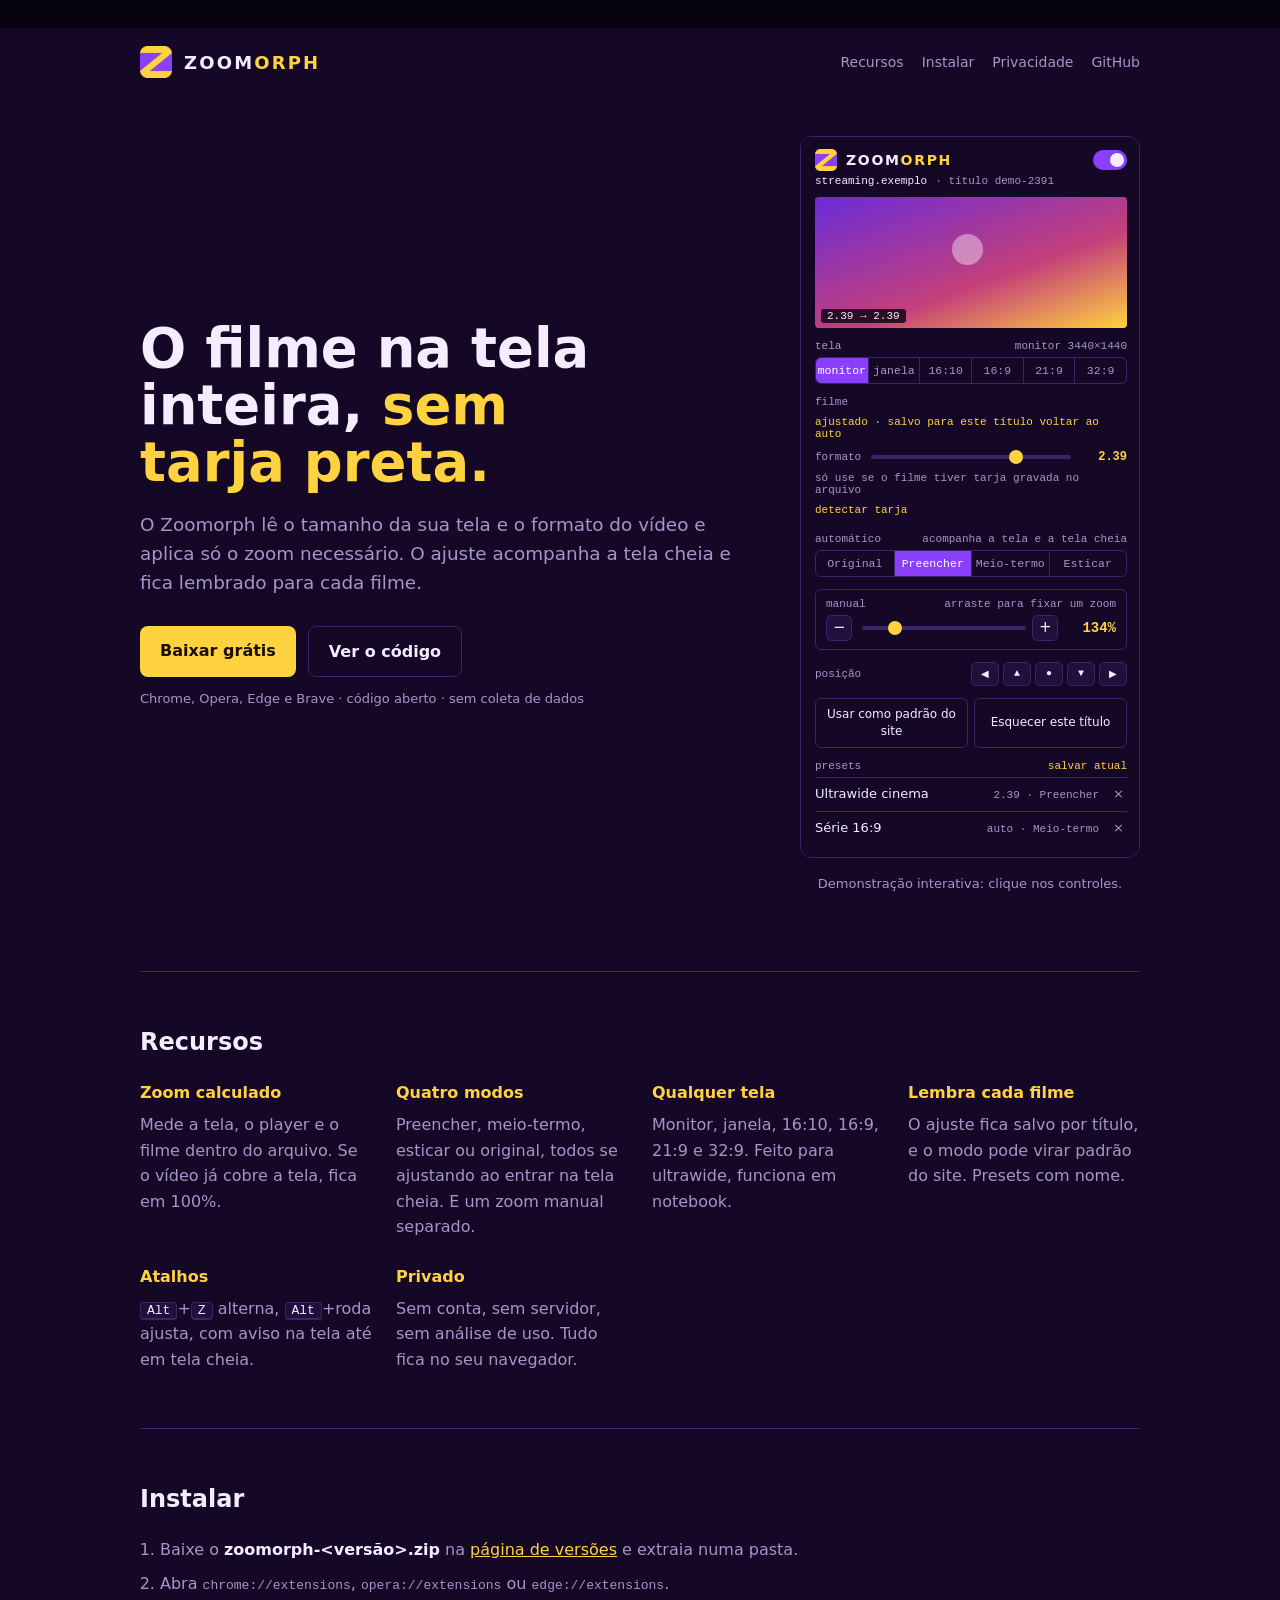
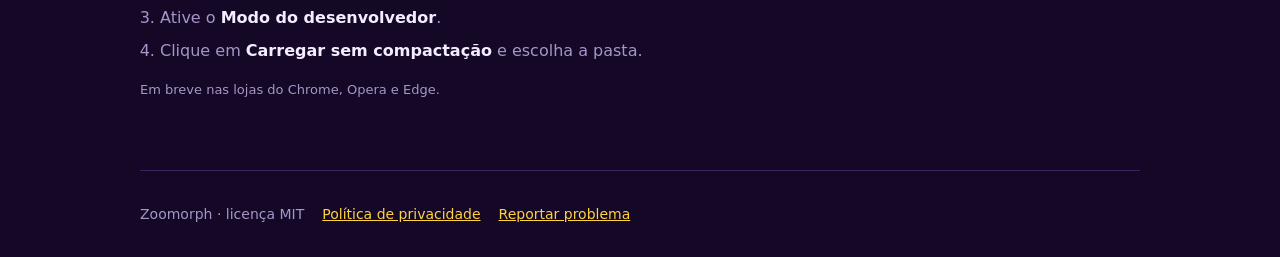
==== index.html @ 9e0173c5 "Zoomorph 2.2.0: primeira versão pública Extensão (Manifest V3) que ajusta o zoom de filmes em stream" ====
<!doctype html>
<html lang="pt-BR">
<head>
<meta charset="utf-8">
<meta name="viewport" content="width=device-width, initial-scale=1">
<title>Zoomorph — tire a tarja preta dos filmes em streaming</title>
<meta name="description" content="Extensão gratuita para Chrome, Opera e Edge que ajusta o zoom de filmes em streaming à sua tela, sem tarja preta.">
<meta property="og:title" content="Zoomorph">
<meta property="og:description" content="Qualquer filme. Qualquer tela. Qualquer streaming.">
<meta property="og:image" content="docs/images/banner.png">
<link rel="icon" href="icons/icon32.png">
<style>
  :root {
    --night: #140826; --deck: #21103d; --edge: #3a2366; --text: #f3edff;
    --dim: #a596c7; --violet: #8a3ffc; --sun: #ffd23f;
    color-scheme: dark;
  }
  * { box-sizing: border-box; }
  body { margin: 0; background: var(--night); color: var(--text); font: 16px/1.6 system-ui, "Segoe UI", sans-serif; }
  a { color: var(--sun); }
  .wrap { max-width: 1040px; margin: 0 auto; padding-inline: 20px; }
  .bar { height: 28px; background: #07020f; }
  header { display: flex; align-items: center; gap: 12px; padding-block: 18px; }
  header b { font: 900 18px system-ui, sans-serif; letter-spacing: .12em; }
  header b span, h1 span { color: var(--sun); }
  header nav { margin-left: auto; display: flex; gap: 18px; font-size: 14px; }
  header nav a { color: var(--dim); text-decoration: none; }
  .hero { display: grid; grid-template-columns: 1fr 340px; gap: 48px; align-items: center; padding-block: 40px 64px; }
  h1 { font: 900 clamp(2.2rem, 5vw, 3.4rem)/1.05 system-ui, sans-serif; margin: 0 0 18px; text-wrap: balance; }
  .lead { color: var(--dim); font-size: 1.15rem; max-width: 52ch; margin: 0 0 28px; }
  .cta { display: flex; gap: 12px; flex-wrap: wrap; }
  .btn { display: inline-block; padding: 12px 20px; border-radius: 8px; font-weight: 700; text-decoration: none; }
  .btn.main { background: var(--sun); color: #1a0d00; }
  .btn.alt { border: 1px solid var(--edge); color: var(--text); }
  .note { color: var(--dim); font-size: 13px; margin-top: 12px; }
  iframe { width: 340px; height: 722px; max-width: 100%; border: 1px solid var(--edge); border-radius: 12px; background: var(--night); }
  .demo-cap { color: var(--dim); font-size: 13px; text-align: center; margin-top: 8px; }
  section { padding-block: 56px; border-top: 1px solid var(--edge); }
  h2 { font: 800 1.5rem system-ui, sans-serif; margin: 0 0 24px; }
  .grid { display: grid; grid-template-columns: repeat(auto-fit, minmax(230px, 1fr)); gap: 24px; }
  .grid h3 { margin: 0 0 6px; font-size: 1rem; color: var(--sun); }
  .grid p { margin: 0; color: var(--dim); }
  ol { padding-left: 20px; display: grid; gap: 8px; color: var(--dim); }
  ol b { color: var(--text); }
  code, kbd { font: 13px ui-monospace, Consolas, monospace; }
  kbd { border: 1px solid var(--edge); border-bottom-width: 2px; border-radius: 4px; padding: 0 6px; background: var(--deck); color: var(--text); }
  footer { padding-block: 32px; border-top: 1px solid var(--edge); color: var(--dim); font-size: 14px; display: flex; gap: 18px; flex-wrap: wrap; }
  @media (max-width: 820px) { .hero { grid-template-columns: 1fr; } header nav { display: none; } }
</style>
</head>
<body>
<div class="bar"></div>
<div class="wrap">
  <header>
    <img src="icons/icon48.png" width="32" height="32" alt="">
    <b>ZOOM<span>ORPH</span></b>
    <nav><a href="#recursos">Recursos</a><a href="#instalar">Instalar</a><a href="privacy.html">Privacidade</a><a href="https://github.com/Pedroooxx/zoomorph">GitHub</a></nav>
  </header>

  <div class="hero">
    <div>
      <h1>O filme na tela inteira, <span>sem tarja preta.</span></h1>
      <p class="lead">O Zoomorph lê o tamanho da sua tela e o formato do vídeo e aplica só o zoom necessário. O ajuste acompanha a tela cheia e fica lembrado para cada filme.</p>
      <div class="cta">
        <a class="btn main" href="https://github.com/Pedroooxx/zoomorph/releases/latest">Baixar grátis</a>
        <a class="btn alt" href="https://github.com/Pedroooxx/zoomorph">Ver o código</a>
      </div>
      <p class="note">Chrome, Opera, Edge e Brave · código aberto · sem coleta de dados</p>
    </div>
    <div>
      <iframe src="demo/popup.html" title="Demonstração interativa do popup"></iframe>
      <p class="demo-cap">Demonstração interativa: clique nos controles.</p>
    </div>
  </div>

  <section id="recursos">
    <h2>Recursos</h2>
    <div class="grid">
      <div><h3>Zoom calculado</h3><p>Mede a tela, o player e o filme dentro do arquivo. Se o vídeo já cobre a tela, fica em 100%.</p></div>
      <div><h3>Quatro modos</h3><p>Preencher, meio-termo, esticar ou original, todos se ajustando ao entrar na tela cheia. E um zoom manual separado.</p></div>
      <div><h3>Qualquer tela</h3><p>Monitor, janela, 16:10, 16:9, 21:9 e 32:9. Feito para ultrawide, funciona em notebook.</p></div>
      <div><h3>Lembra cada filme</h3><p>O ajuste fica salvo por título, e o modo pode virar padrão do site. Presets com nome.</p></div>
      <div><h3>Atalhos</h3><p><kbd>Alt</kbd>+<kbd>Z</kbd> alterna, <kbd>Alt</kbd>+roda ajusta, com aviso na tela até em tela cheia.</p></div>
      <div><h3>Privado</h3><p>Sem conta, sem servidor, sem análise de uso. Tudo fica no seu navegador.</p></div>
    </div>
  </section>

  <section id="instalar">
    <h2>Instalar</h2>
    <ol>
      <li>Baixe o <b>zoomorph-&lt;versão&gt;.zip</b> na <a href="https://github.com/Pedroooxx/zoomorph/releases/latest">página de versões</a> e extraia numa pasta.</li>
      <li>Abra <code>chrome://extensions</code>, <code>opera://extensions</code> ou <code>edge://extensions</code>.</li>
      <li>Ative o <b>Modo do desenvolvedor</b>.</li>
      <li>Clique em <b>Carregar sem compactação</b> e escolha a pasta.</li>
    </ol>
    <p class="note">Em breve nas lojas do Chrome, Opera e Edge.</p>
  </section>

  <footer>
    <span>Zoomorph · licença MIT</span>
    <a href="privacy.html">Política de privacidade</a>
    <a href="https://github.com/Pedroooxx/zoomorph/issues">Reportar problema</a>
  </footer>
</div>
</body>
</html>
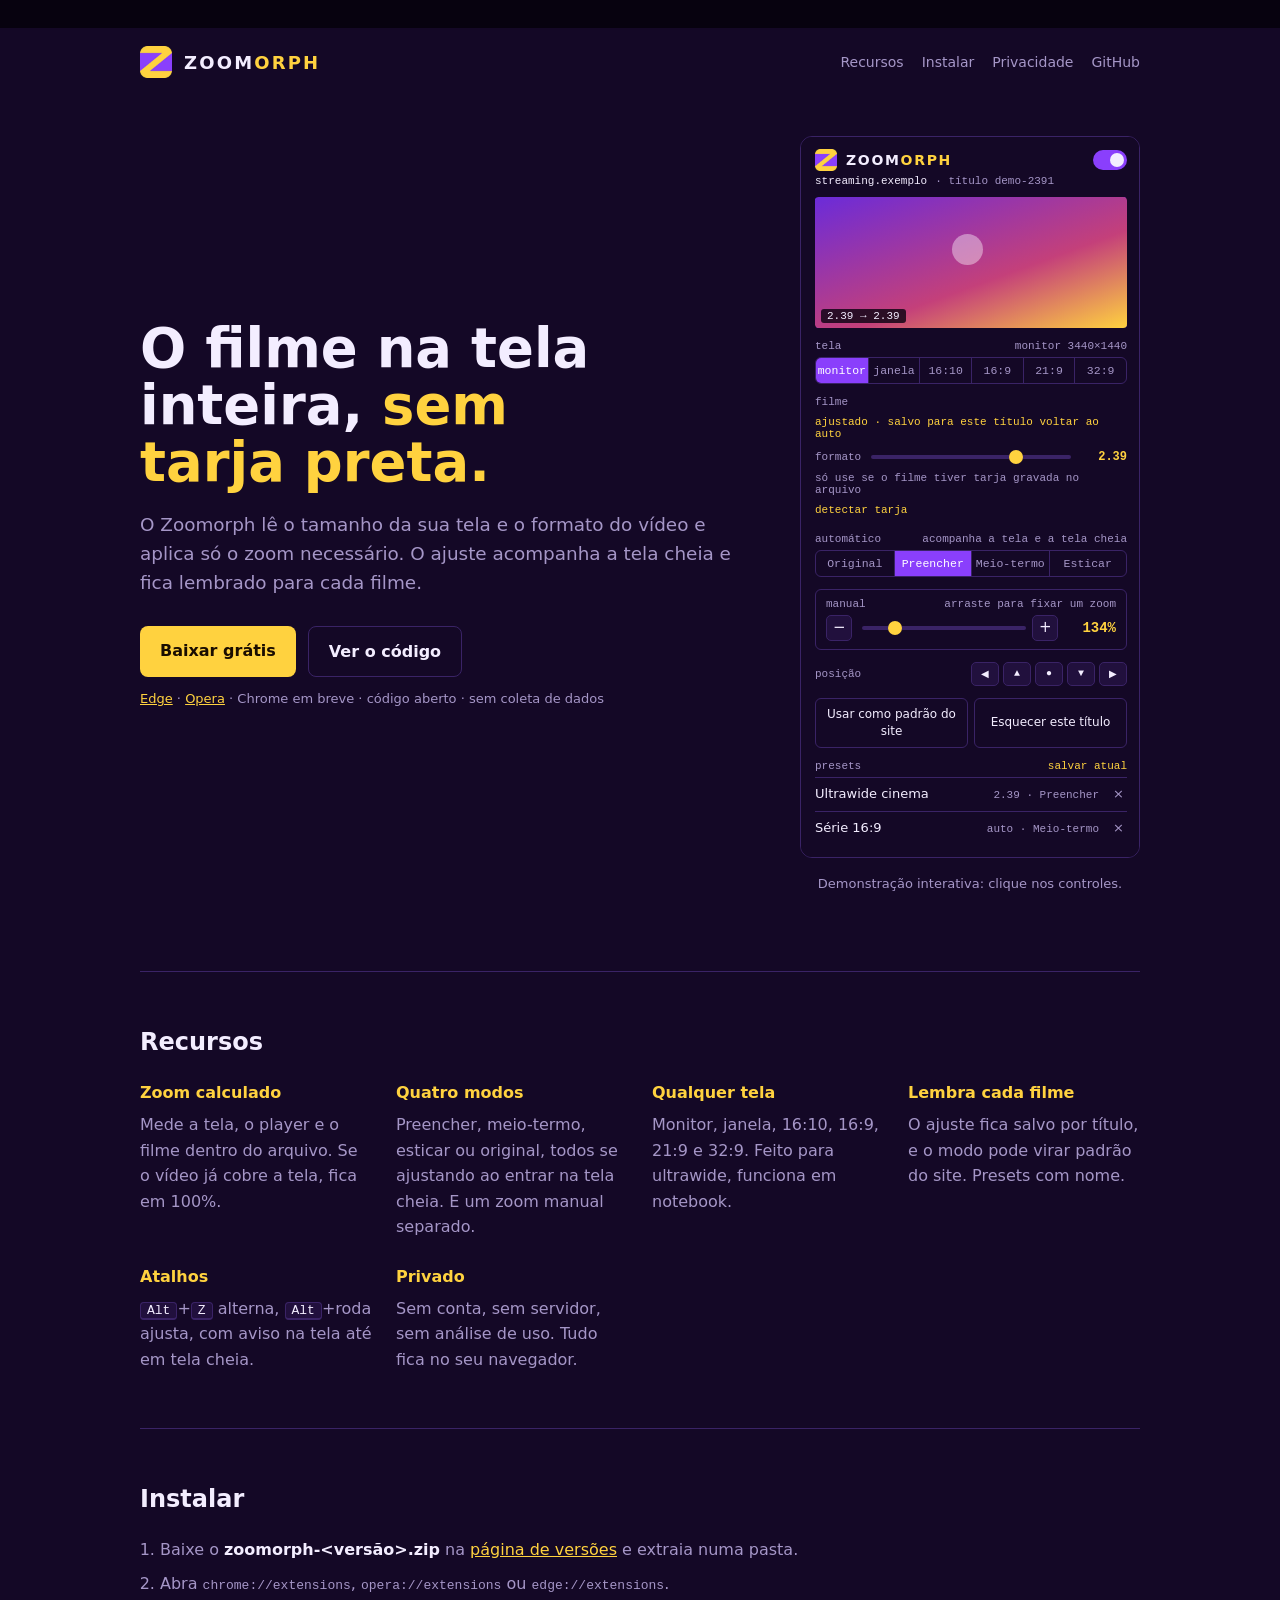
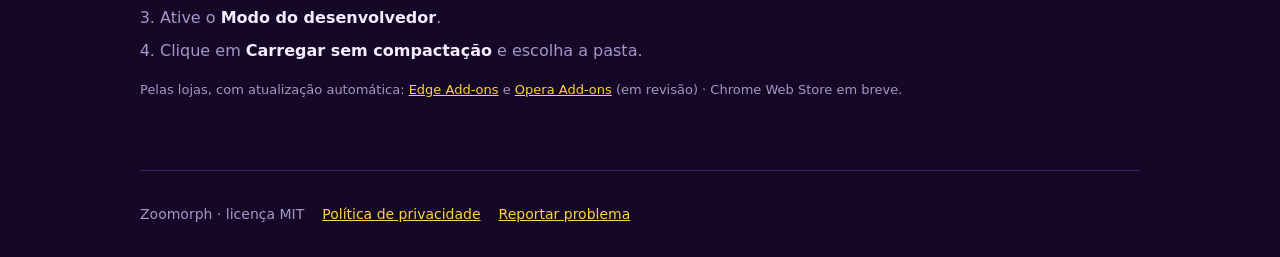
==== commit 504fd80f: "Links das lojas (Edge e Opera em revisão, Chrome em breve) no README, site e popup Co-Authored-By: C" ====
--- a/index.html
+++ b/index.html
@@ -7,7 +7,8 @@
 <meta name="description" content="Extensão gratuita para Chrome, Opera e Edge que ajusta o zoom de filmes em streaming à sua tela, sem tarja preta.">
 <meta property="og:title" content="Zoomorph">
 <meta property="og:description" content="Qualquer filme. Qualquer tela. Qualquer streaming.">
-<meta property="og:image" content="docs/images/banner.png">
+<meta property="og:image" content="https://pedroooxx.github.io/zoomorph/docs/images/social-preview.png">
+<meta name="twitter:card" content="summary_large_image">
 <link rel="icon" href="icons/icon32.png">
 <style>
   :root {
@@ -65,7 +66,7 @@
         <a class="btn main" href="https://github.com/Pedroooxx/zoomorph/releases/latest">Baixar grátis</a>
         <a class="btn alt" href="https://github.com/Pedroooxx/zoomorph">Ver o código</a>
       </div>
-      <p class="note">Chrome, Opera, Edge e Brave · código aberto · sem coleta de dados</p>
+      <p class="note"><a href="https://microsoftedge.microsoft.com/addons/detail/npkglikcgcbfnelmiimhjcmnmmabjlka">Edge</a> · <a href="https://addons.opera.com/extensions/details/zoomorph/">Opera</a> · Chrome em breve · código aberto · sem coleta de dados</p>
     </div>
     <div>
       <iframe src="demo/popup.html" title="Demonstração interativa do popup"></iframe>
@@ -93,7 +94,7 @@
       <li>Ative o <b>Modo do desenvolvedor</b>.</li>
       <li>Clique em <b>Carregar sem compactação</b> e escolha a pasta.</li>
     </ol>
-    <p class="note">Em breve nas lojas do Chrome, Opera e Edge.</p>
+    <p class="note">Pelas lojas, com atualização automática: <a href="https://microsoftedge.microsoft.com/addons/detail/npkglikcgcbfnelmiimhjcmnmmabjlka">Edge Add-ons</a> e <a href="https://addons.opera.com/extensions/details/zoomorph/">Opera Add-ons</a> (em revisão) · Chrome Web Store em breve.</p>
   </section>
 
   <footer>
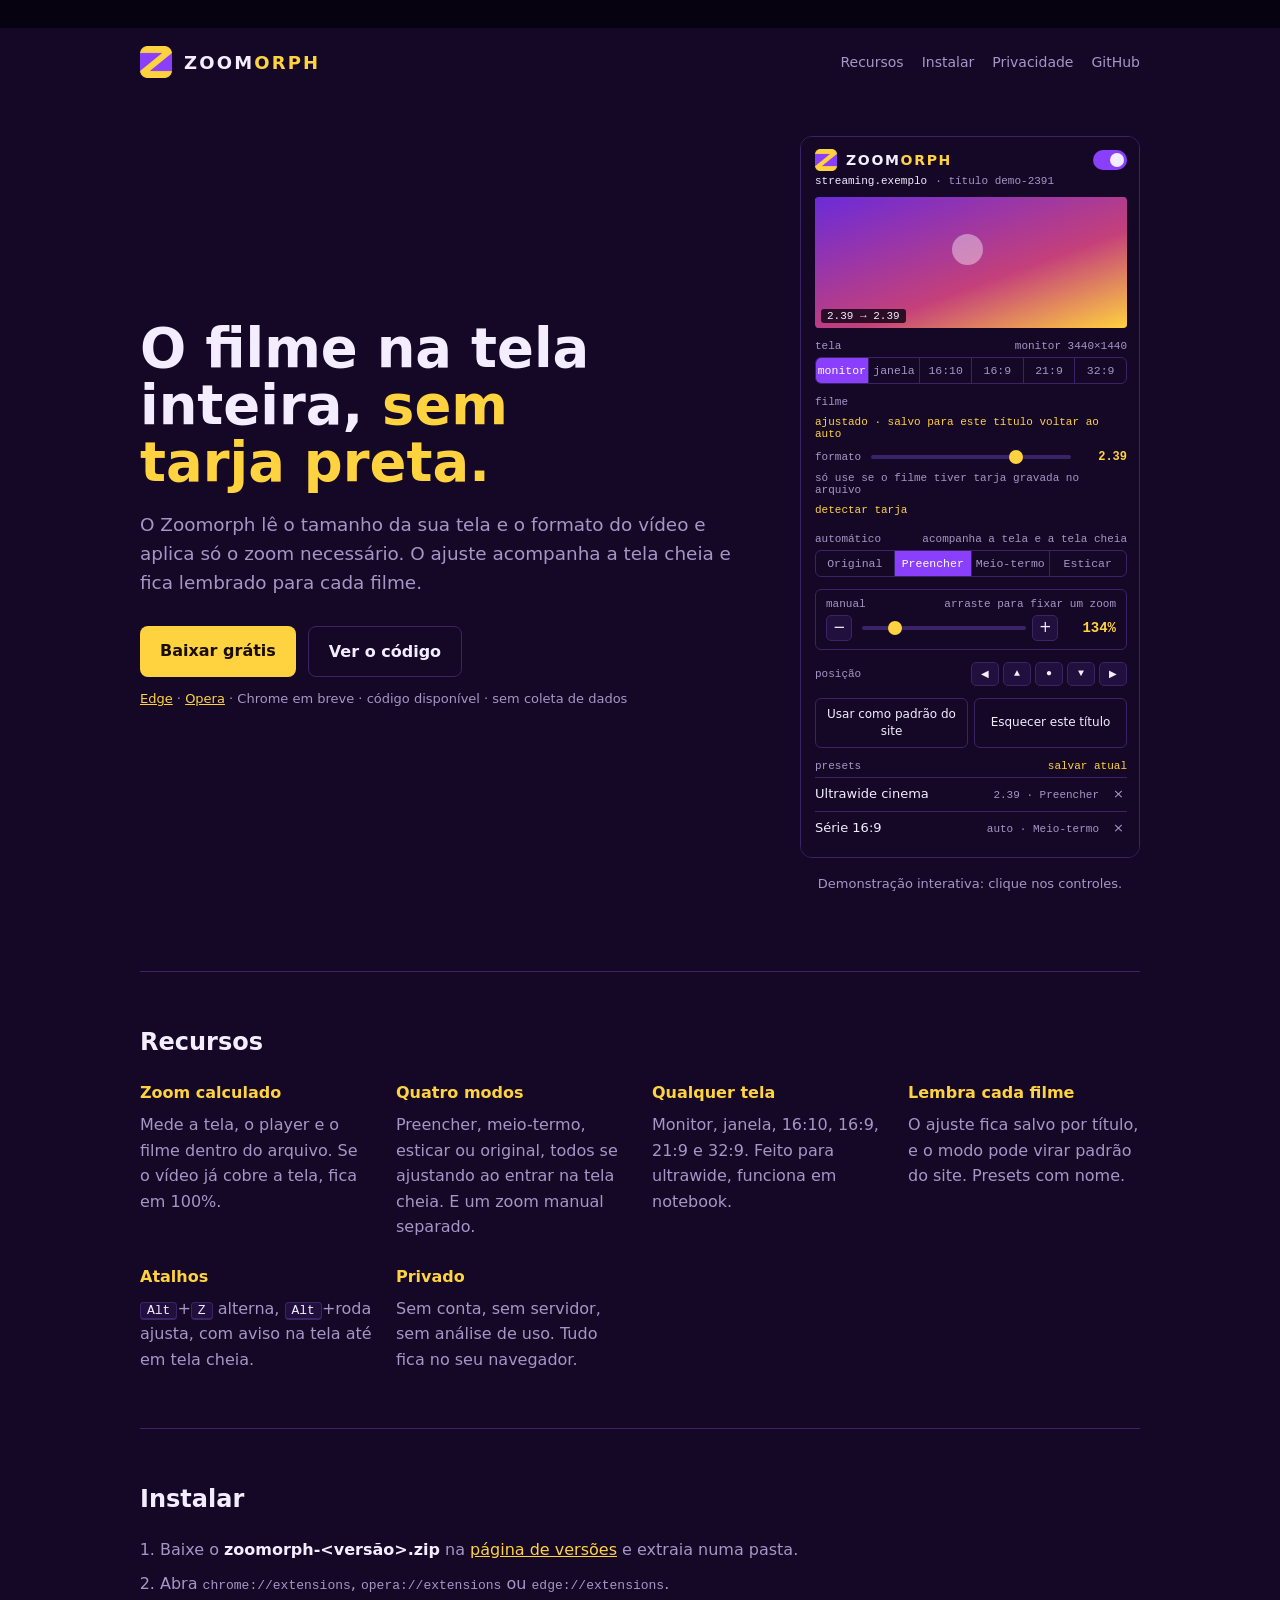
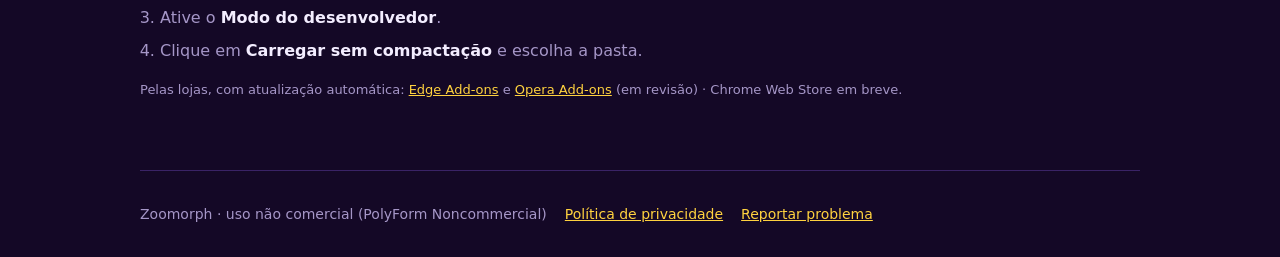
==== commit df0d0fc8: "Relicense under PolyForm Noncommercial 1.0.0 - LICENSE: PolyForm Noncommercial 1.0.0 with copyright " ====
--- a/index.html
+++ b/index.html
@@ -66,7 +66,7 @@
         <a class="btn main" href="https://github.com/Pedroooxx/zoomorph/releases/latest">Baixar grátis</a>
         <a class="btn alt" href="https://github.com/Pedroooxx/zoomorph">Ver o código</a>
       </div>
-      <p class="note"><a href="https://microsoftedge.microsoft.com/addons/detail/npkglikcgcbfnelmiimhjcmnmmabjlka">Edge</a> · <a href="https://addons.opera.com/extensions/details/zoomorph/">Opera</a> · Chrome em breve · código aberto · sem coleta de dados</p>
+      <p class="note"><a href="https://microsoftedge.microsoft.com/addons/detail/npkglikcgcbfnelmiimhjcmnmmabjlka">Edge</a> · <a href="https://addons.opera.com/extensions/details/zoomorph/">Opera</a> · Chrome em breve · código disponível · sem coleta de dados</p>
     </div>
     <div>
       <iframe src="demo/popup.html" title="Demonstração interativa do popup"></iframe>
@@ -98,7 +98,7 @@
   </section>
 
   <footer>
-    <span>Zoomorph · licença MIT</span>
+    <span>Zoomorph · uso não comercial (PolyForm Noncommercial)</span>
     <a href="privacy.html">Política de privacidade</a>
     <a href="https://github.com/Pedroooxx/zoomorph/issues">Reportar problema</a>
   </footer>
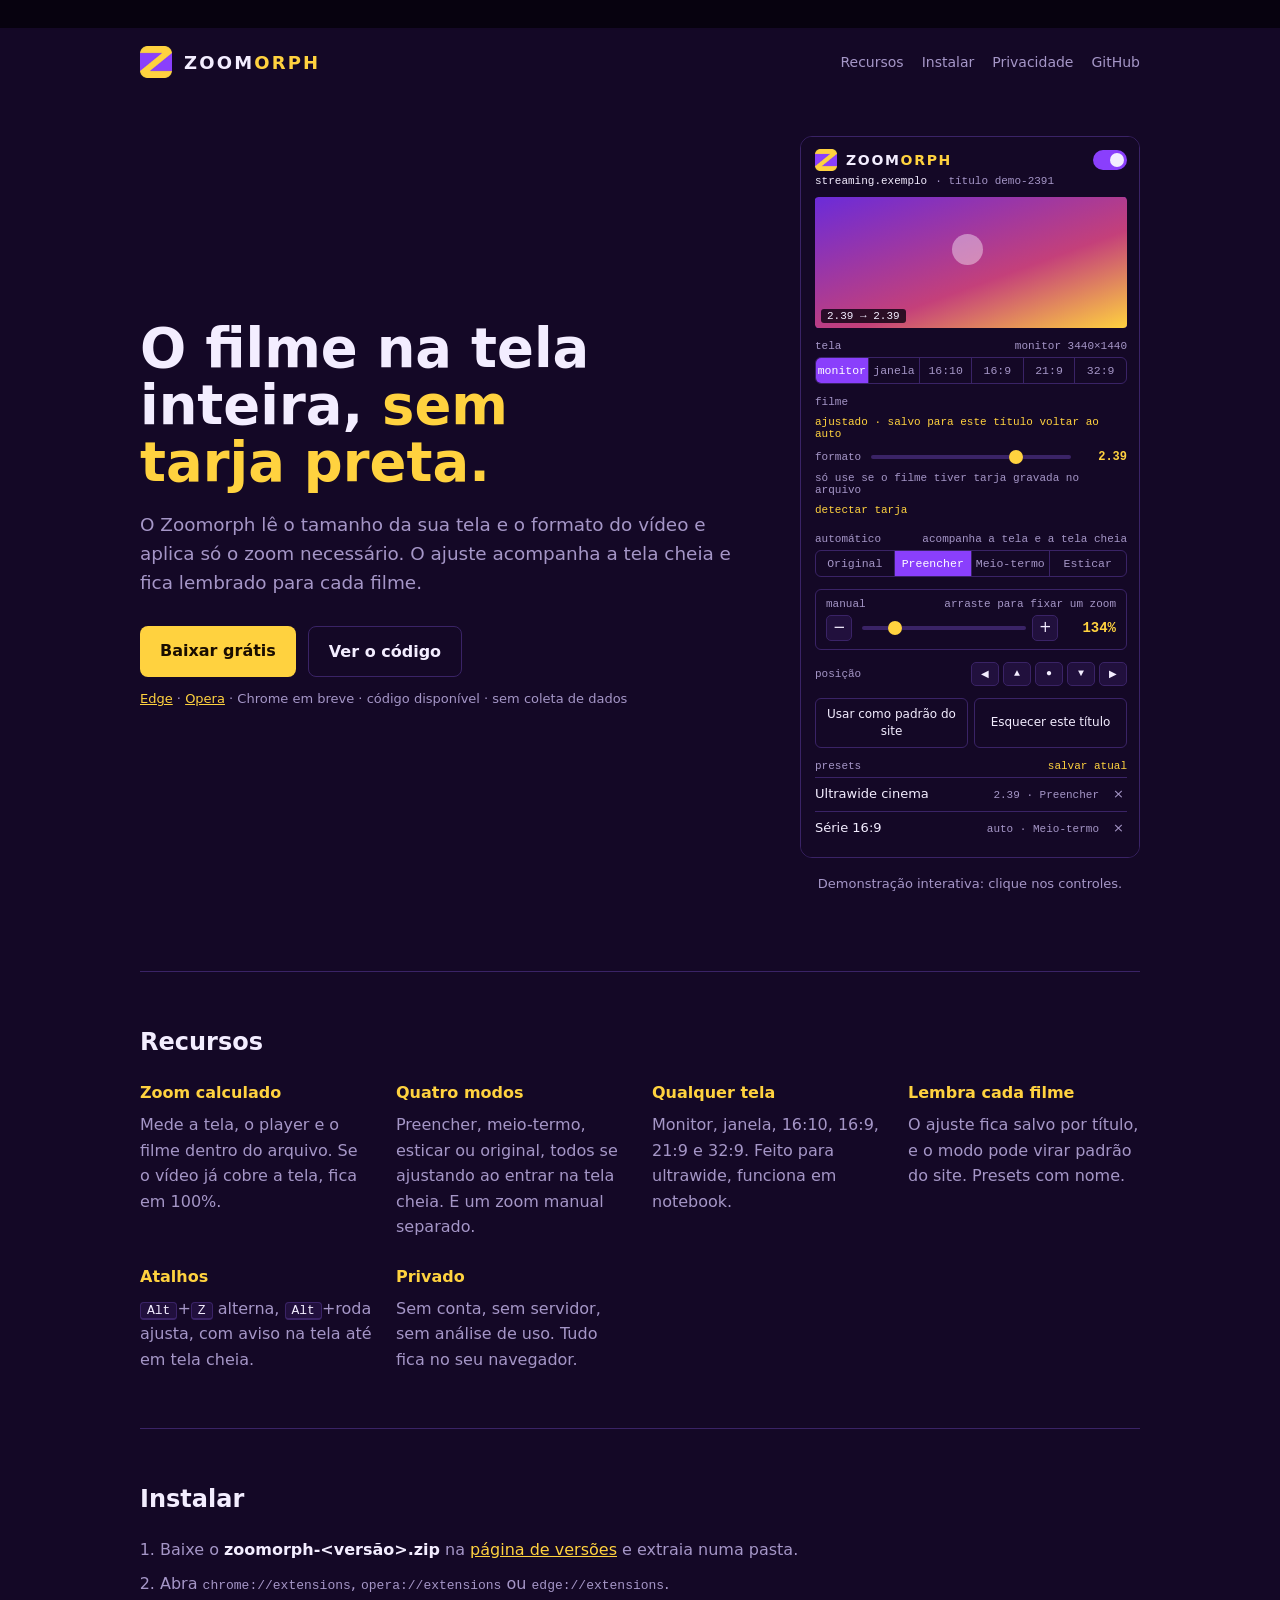
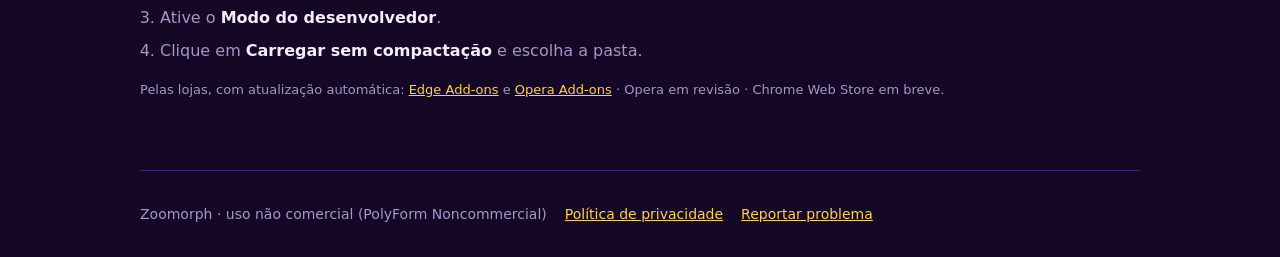
==== commit 2f30c085: "Edge Add-ons listing is live: update badges, install tables, site and rating link Co-Authored-By: Cl" ====
--- a/index.html
+++ b/index.html
@@ -66,7 +66,7 @@
         <a class="btn main" href="https://github.com/Pedroooxx/zoomorph/releases/latest">Baixar grátis</a>
         <a class="btn alt" href="https://github.com/Pedroooxx/zoomorph">Ver o código</a>
       </div>
-      <p class="note"><a href="https://microsoftedge.microsoft.com/addons/detail/npkglikcgcbfnelmiimhjcmnmmabjlka">Edge</a> · <a href="https://addons.opera.com/extensions/details/zoomorph/">Opera</a> · Chrome em breve · código disponível · sem coleta de dados</p>
+      <p class="note"><a href="https://microsoftedge.microsoft.com/addons/detail/zoomorph/npkglikcgcbfnelmiimhjcmnmmabjlka">Edge</a> · <a href="https://addons.opera.com/extensions/details/zoomorph/">Opera</a> · Chrome em breve · código disponível · sem coleta de dados</p>
     </div>
     <div>
       <iframe src="demo/popup.html" title="Demonstração interativa do popup"></iframe>
@@ -94,7 +94,7 @@
       <li>Ative o <b>Modo do desenvolvedor</b>.</li>
       <li>Clique em <b>Carregar sem compactação</b> e escolha a pasta.</li>
     </ol>
-    <p class="note">Pelas lojas, com atualização automática: <a href="https://microsoftedge.microsoft.com/addons/detail/npkglikcgcbfnelmiimhjcmnmmabjlka">Edge Add-ons</a> e <a href="https://addons.opera.com/extensions/details/zoomorph/">Opera Add-ons</a> (em revisão) · Chrome Web Store em breve.</p>
+    <p class="note">Pelas lojas, com atualização automática: <a href="https://microsoftedge.microsoft.com/addons/detail/zoomorph/npkglikcgcbfnelmiimhjcmnmmabjlka">Edge Add-ons</a> e <a href="https://addons.opera.com/extensions/details/zoomorph/">Opera Add-ons</a> · Opera em revisão · Chrome Web Store em breve.</p>
   </section>
 
   <footer>
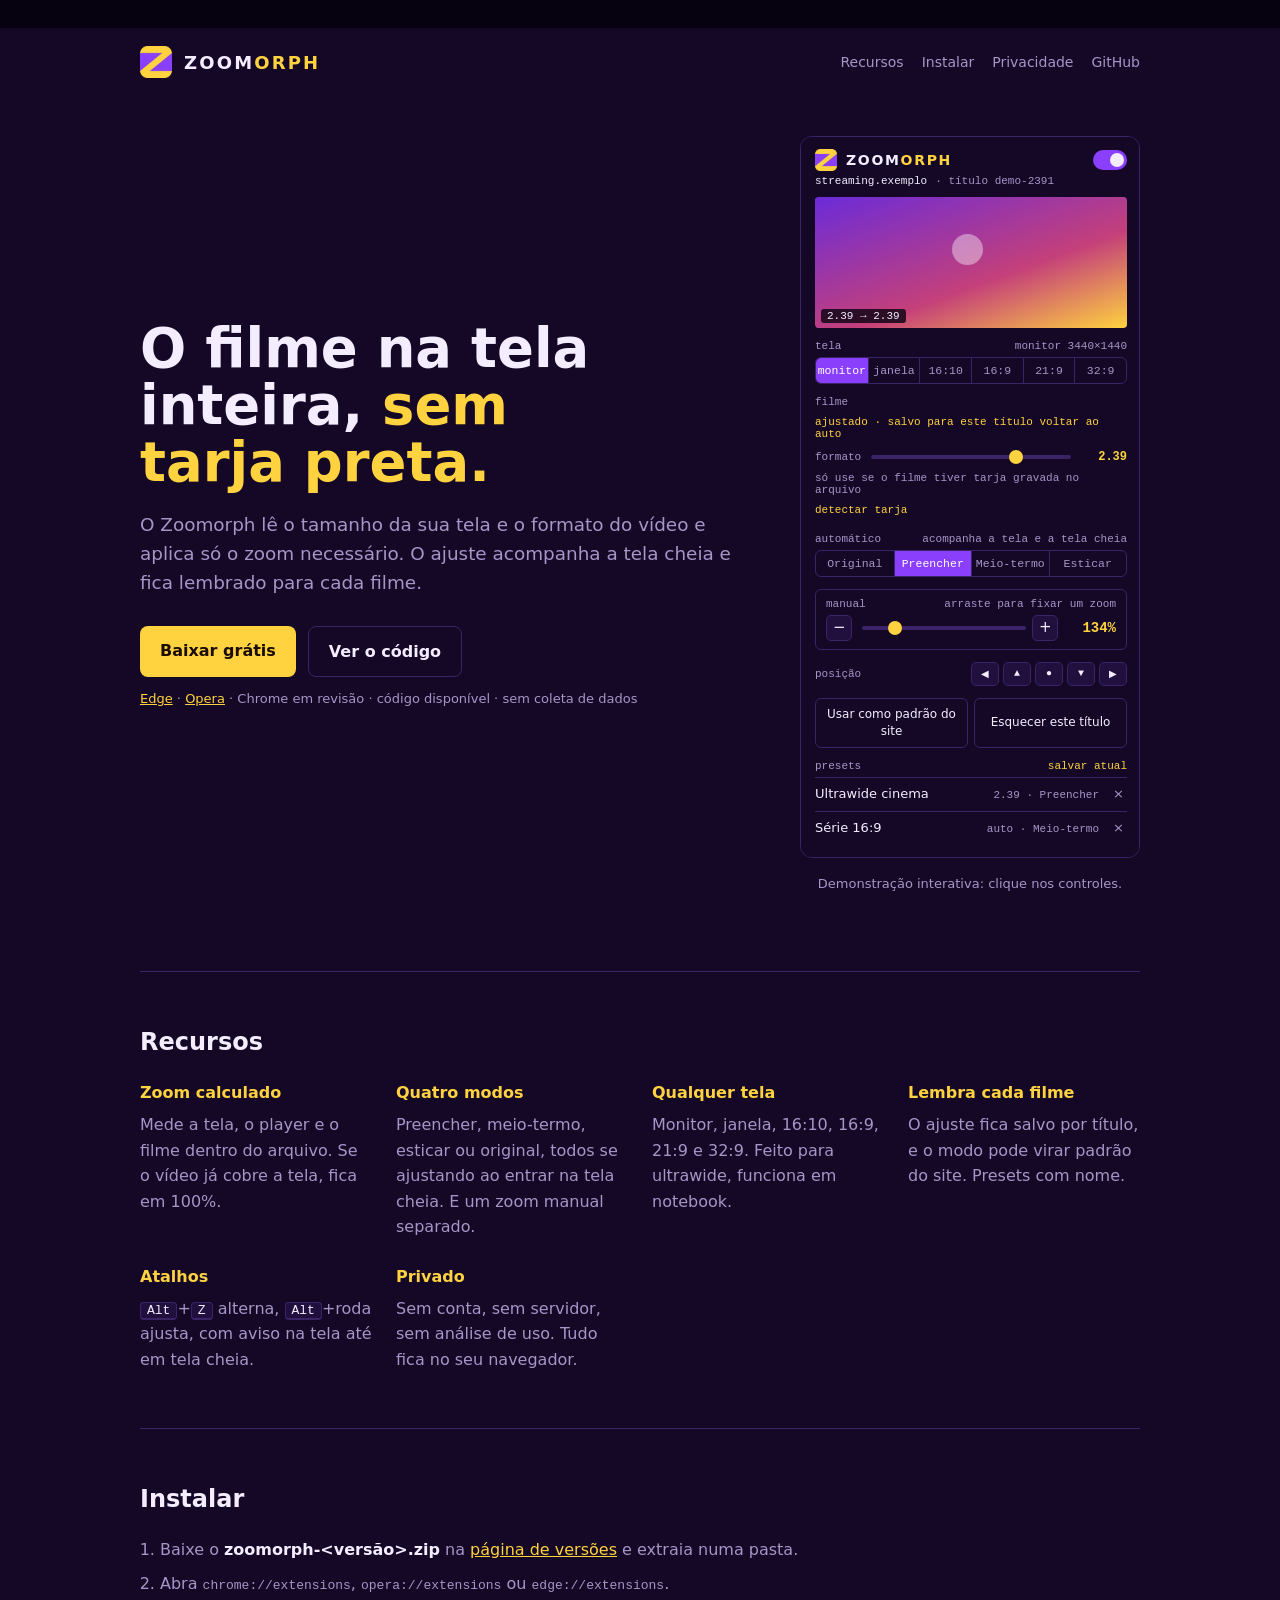
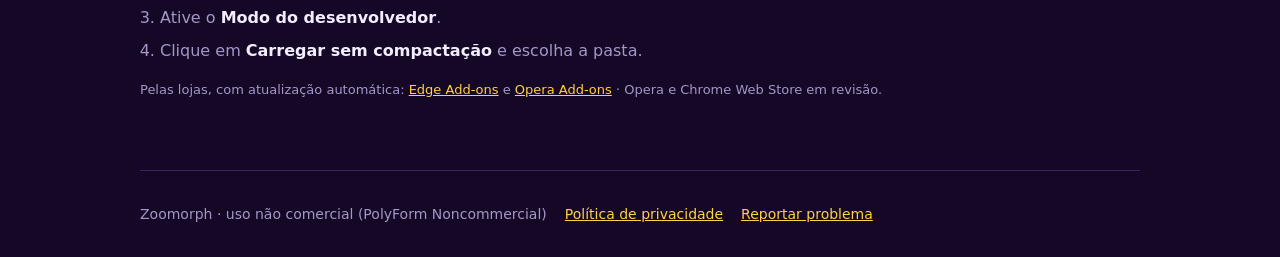
==== commit 79e389d8: "Docs: Chrome Web Store in review, version-agnostic package paths Co-Authored-By: Claude Opus 5.5 <no" ====
--- a/index.html
+++ b/index.html
@@ -66,7 +66,7 @@
         <a class="btn main" href="https://github.com/Pedroooxx/zoomorph/releases/latest">Baixar grátis</a>
         <a class="btn alt" href="https://github.com/Pedroooxx/zoomorph">Ver o código</a>
       </div>
-      <p class="note"><a href="https://microsoftedge.microsoft.com/addons/detail/zoomorph/npkglikcgcbfnelmiimhjcmnmmabjlka">Edge</a> · <a href="https://addons.opera.com/extensions/details/zoomorph/">Opera</a> · Chrome em breve · código disponível · sem coleta de dados</p>
+      <p class="note"><a href="https://microsoftedge.microsoft.com/addons/detail/zoomorph/npkglikcgcbfnelmiimhjcmnmmabjlka">Edge</a> · <a href="https://addons.opera.com/extensions/details/zoomorph/">Opera</a> · Chrome em revisão · código disponível · sem coleta de dados</p>
     </div>
     <div>
       <iframe src="demo/popup.html" title="Demonstração interativa do popup"></iframe>
@@ -94,7 +94,7 @@
       <li>Ative o <b>Modo do desenvolvedor</b>.</li>
       <li>Clique em <b>Carregar sem compactação</b> e escolha a pasta.</li>
     </ol>
-    <p class="note">Pelas lojas, com atualização automática: <a href="https://microsoftedge.microsoft.com/addons/detail/zoomorph/npkglikcgcbfnelmiimhjcmnmmabjlka">Edge Add-ons</a> e <a href="https://addons.opera.com/extensions/details/zoomorph/">Opera Add-ons</a> · Opera em revisão · Chrome Web Store em breve.</p>
+    <p class="note">Pelas lojas, com atualização automática: <a href="https://microsoftedge.microsoft.com/addons/detail/zoomorph/npkglikcgcbfnelmiimhjcmnmmabjlka">Edge Add-ons</a> e <a href="https://addons.opera.com/extensions/details/zoomorph/">Opera Add-ons</a> · Opera e Chrome Web Store em revisão.</p>
   </section>
 
   <footer>
